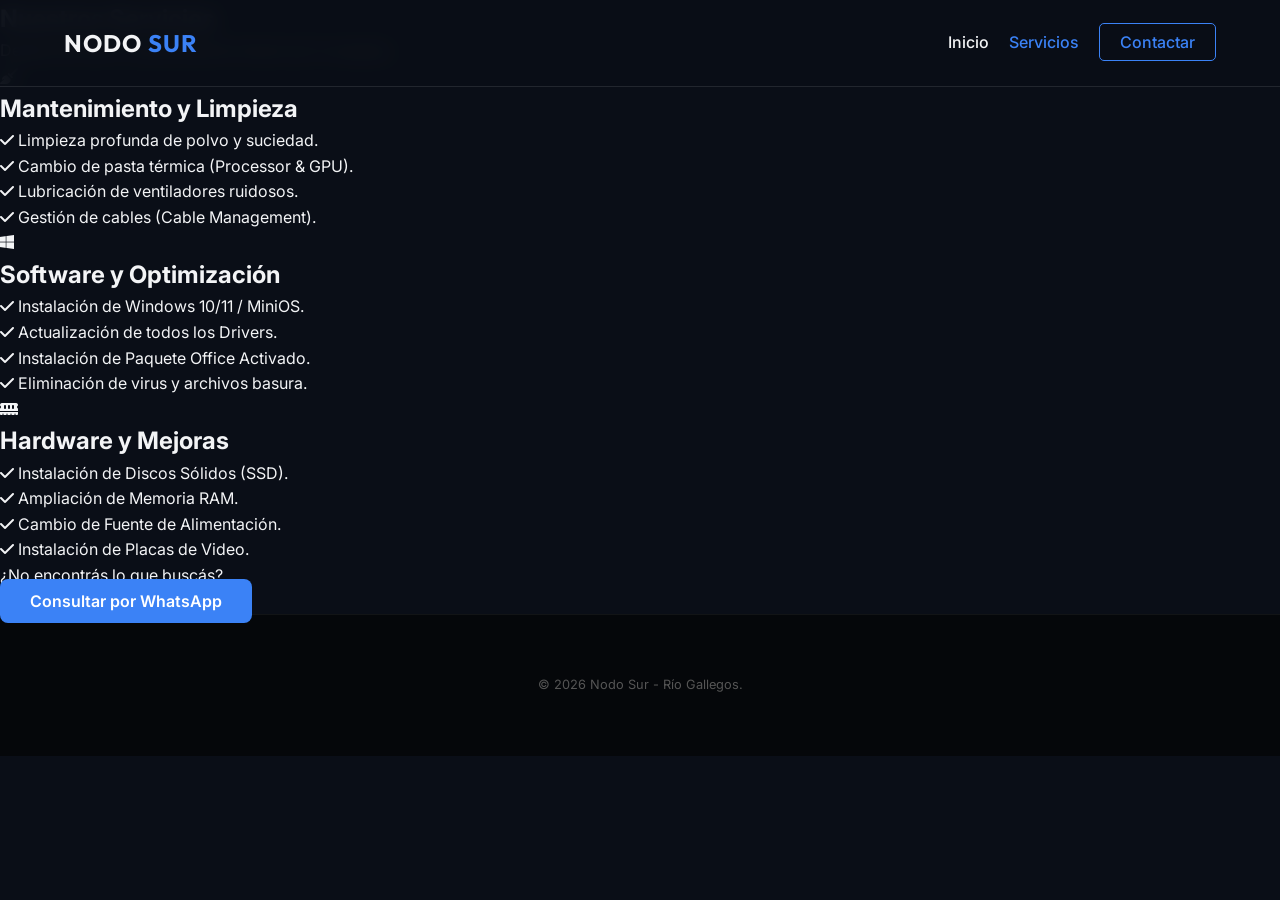
==== servicios.html @ bc3e570f "Add files via upload" ====
<!DOCTYPE html>
<html lang="es">
<head>
    <meta charset="UTF-8">
    <meta name="viewport" content="width=device-width, initial-scale=1.0">
    <title>Servicios | Nodo Sur</title>
    <link rel="icon" type="image/png" href="img/logo.png">
    <link rel="preconnect" href="https://fonts.googleapis.com">
    <link rel="preconnect" href="https://fonts.gstatic.com" crossorigin>
    <link href="https://fonts.googleapis.com/css2?family=Outfit:wght@300;500;700&family=Inter:wght@300;400;600&display=swap" rel="stylesheet">
    <link rel="stylesheet" href="https://cdnjs.cloudflare.com/ajax/libs/font-awesome/6.4.0/css/all.min.css">
    <link rel="stylesheet" href="style.css">
</head>
<body>

    <nav>
        <div class="logo">NODO <span>SUR</span></div>
        <ul>
            <li><a href="index.html">Inicio</a></li>
            <li><a href="servicios.html" style="color: var(--primary);">Servicios</a></li>
            <li><a href="https://wa.me/5492966840433" class="btn-nav">Contactar</a></li>
        </ul>
    </nav>

    <section class="page-header">
        <h1>Nuestros Servicios</h1>
        <p>Detalle de todo lo que podemos hacer por tu equipo.</p>
    </section>

    <section class="lista-servicios">
        
        <div class="categoria-card">
            <div class="cat-icon"><i class="fa-solid fa-broom"></i></div>
            <h2>Mantenimiento y Limpieza</h2>
            <ul>
                <li><i class="fa-solid fa-check"></i> Limpieza profunda de polvo y suciedad.</li>
                <li><i class="fa-solid fa-check"></i> Cambio de pasta térmica (Processor & GPU).</li>
                <li><i class="fa-solid fa-check"></i> Lubricación de ventiladores ruidosos.</li>
                <li><i class="fa-solid fa-check"></i> Gestión de cables (Cable Management).</li>
            </ul>
        </div>

        <div class="categoria-card">
            <div class="cat-icon"><i class="fa-brands fa-windows"></i></div>
            <h2>Software y Optimización</h2>
            <ul>
                <li><i class="fa-solid fa-check"></i> Instalación de Windows 10/11 / MiniOS.</li>
                <li><i class="fa-solid fa-check"></i> Actualización de todos los Drivers.</li>
                <li><i class="fa-solid fa-check"></i> Instalación de Paquete Office Activado.</li>
                <li><i class="fa-solid fa-check"></i> Eliminación de virus y archivos basura.</li>
            </ul>
        </div>

        <div class="categoria-card">
            <div class="cat-icon"><i class="fa-solid fa-memory"></i></div>
            <h2>Hardware y Mejoras</h2>
            <ul>
                <li><i class="fa-solid fa-check"></i> Instalación de Discos Sólidos (SSD).</li>
                <li><i class="fa-solid fa-check"></i> Ampliación de Memoria RAM.</li>
                <li><i class="fa-solid fa-check"></i> Cambio de Fuente de Alimentación.</li>
                <li><i class="fa-solid fa-check"></i> Instalación de Placas de Video.</li>
            </ul>
        </div>

    </section>

    <div class="cta-final">
        <p>¿No encontrás lo que buscás?</p>
        <a href="https://wa.me/5492966840433" class="btn-primary">Consultar por WhatsApp</a>
    </div>

    <footer id="contacto">
        <p class="copyright">© 2026 Nodo Sur - Río Gallegos.</p>
    </footer>

</body>
</html>
---- style.css ----
/* --- Variables de Color (Para cambiar fácil) --- */
:root {
    --bg-dark: #0a0e17;       /* Fondo muy oscuro */
    --bg-card: #161b22;       /* Fondo de tarjetas */
    --primary: #3b82f6;       /* Azul brillante (como tu logo) */
    --accent: #fbbf24;        /* Amarillo Garantía */
    --text-main: #f3f4f6;     /* Blanco suave */
    --text-sec: #9ca3af;      /* Gris para textos secundarios */
    --font-title: 'Outfit', sans-serif;
    --font-body: 'Inter', sans-serif;
}

/* --- Reseteo Básico --- */
* {
    margin: 0;
    padding: 0;
    box-sizing: border-box;
    scroll-behavior: smooth;
}

body {
    background-color: var(--bg-dark);
    color: var(--text-main);
    font-family: var(--font-body);
    line-height: 1.6;
}

/* --- Navegación --- */
nav {
    display: flex;
    justify-content: space-between;
    align-items: center;
    padding: 1.5rem 5%;
    position: fixed;
    width: 100%;
    background: rgba(10, 14, 23, 0.95); /* Efecto vidrio oscuro */
    backdrop-filter: blur(10px);
    z-index: 1000;
    border-bottom: 1px solid rgba(255,255,255,0.1);
}

.logo {
    font-family: var(--font-title);
    font-weight: 700;
    font-size: 1.5rem;
    letter-spacing: 1px;
}

.logo span { color: var(--primary); }

nav ul { list-style: none; display: flex; gap: 20px; align-items: center; }
nav a { text-decoration: none; color: var(--text-main); font-weight: 500; transition: 0.3s; }
nav a:hover { color: var(--primary); }

.btn-nav {
    border: 1px solid var(--primary);
    padding: 8px 20px;
    border-radius: 5px;
    color: var(--primary) !important;
}

.btn-nav:hover { background: var(--primary); color: white !important; }

/* --- Hero Section --- */
header {
    height: 100vh;
    display: flex;
    align-items: center;
    justify-content: center;
    text-align: center;
    padding: 0 20px;
    /* Degradado sutil de fondo */
    background: radial-gradient(circle at center, #1b2735 0%, #090a0f 100%);
}

.hero-content h1 {
    font-family: var(--font-title);
    font-size: 3.5rem;
    line-height: 1.1;
    margin-bottom: 20px;
    background: linear-gradient(to right, #fff, #3b82f6);
    -webkit-background-clip: text;
    -webkit-text-fill-color: transparent;
}

.hero-btns { margin-top: 30px; display: flex; gap: 15px; justify-content: center; }

.btn-primary {
    background: var(--primary);
    color: white;
    padding: 12px 30px;
    border-radius: 8px;
    text-decoration: none;
    font-weight: 600;
    transition: transform 0.2s;
}

.btn-secondary {
    background: transparent;
    border: 1px solid rgba(255,255,255,0.3);
    color: white;
    padding: 12px 30px;
    border-radius: 8px;
    text-decoration: none;
    transition: 0.3s;
}

.btn-primary:hover { transform: translateY(-3px); box-shadow: 0 10px 20px rgba(59, 130, 246, 0.3); }
.btn-secondary:hover { border-color: white; }

/* --- Servicios --- */
#servicios { padding: 80px 10%; text-align: center; }
#servicios h2 { font-family: var(--font-title); font-size: 2.5rem; margin-bottom: 50px; }

.grid-servicios {
    display: grid;
    grid-template-columns: repeat(auto-fit, minmax(250px, 1fr));
    gap: 30px;
}

.card {
    background: var(--bg-card);
    padding: 40px 20px;
    border-radius: 15px;
    border: 1px solid rgba(255,255,255,0.05);
    transition: 0.3s;
}

.card:hover { transform: translateY(-5px); border-color: var(--primary); }
.card i { font-size: 2.5rem; color: var(--primary); margin-bottom: 20px; }
.card h3 { font-family: var(--font-title); margin-bottom: 10px; }
.card p { color: var(--text-sec); font-size: 0.95rem; }

/* --- Garantía --- */
.garantia { padding: 50px 10%; display: flex; justify-content: center; }
.garantia-box {
    background: rgba(251, 191, 36, 0.1); /* Amarillo transparente */
    border: 1px solid var(--accent);
    padding: 30px 50px;
    border-radius: 10px;
    text-align: center;
    color: var(--accent);
}
.garantia-box i { font-size: 2rem; margin-bottom: 10px; }

/* --- Footer --- */
footer {
    padding: 60px 20px;
    text-align: center;
    background: #05070a;
    border-top: 1px solid rgba(255,255,255,0.05);
}
.btn-whatsapp {
    display: inline-block;
    background: #25D366;
    color: white;
    padding: 10px 25px;
    border-radius: 50px;
    text-decoration: none;
    font-weight: bold;
    margin: 20px 0;
}
.copyright { color: #555; font-size: 0.8rem; }

/* --- Móvil --- */
@media (max-width: 768px) {
    .hero-content h1 { font-size: 2.5rem; }
    .hero-btns { flex-direction: column; }
    nav ul { display: none; } /* En una versión pro haríamos un menú hamburguesa */
}
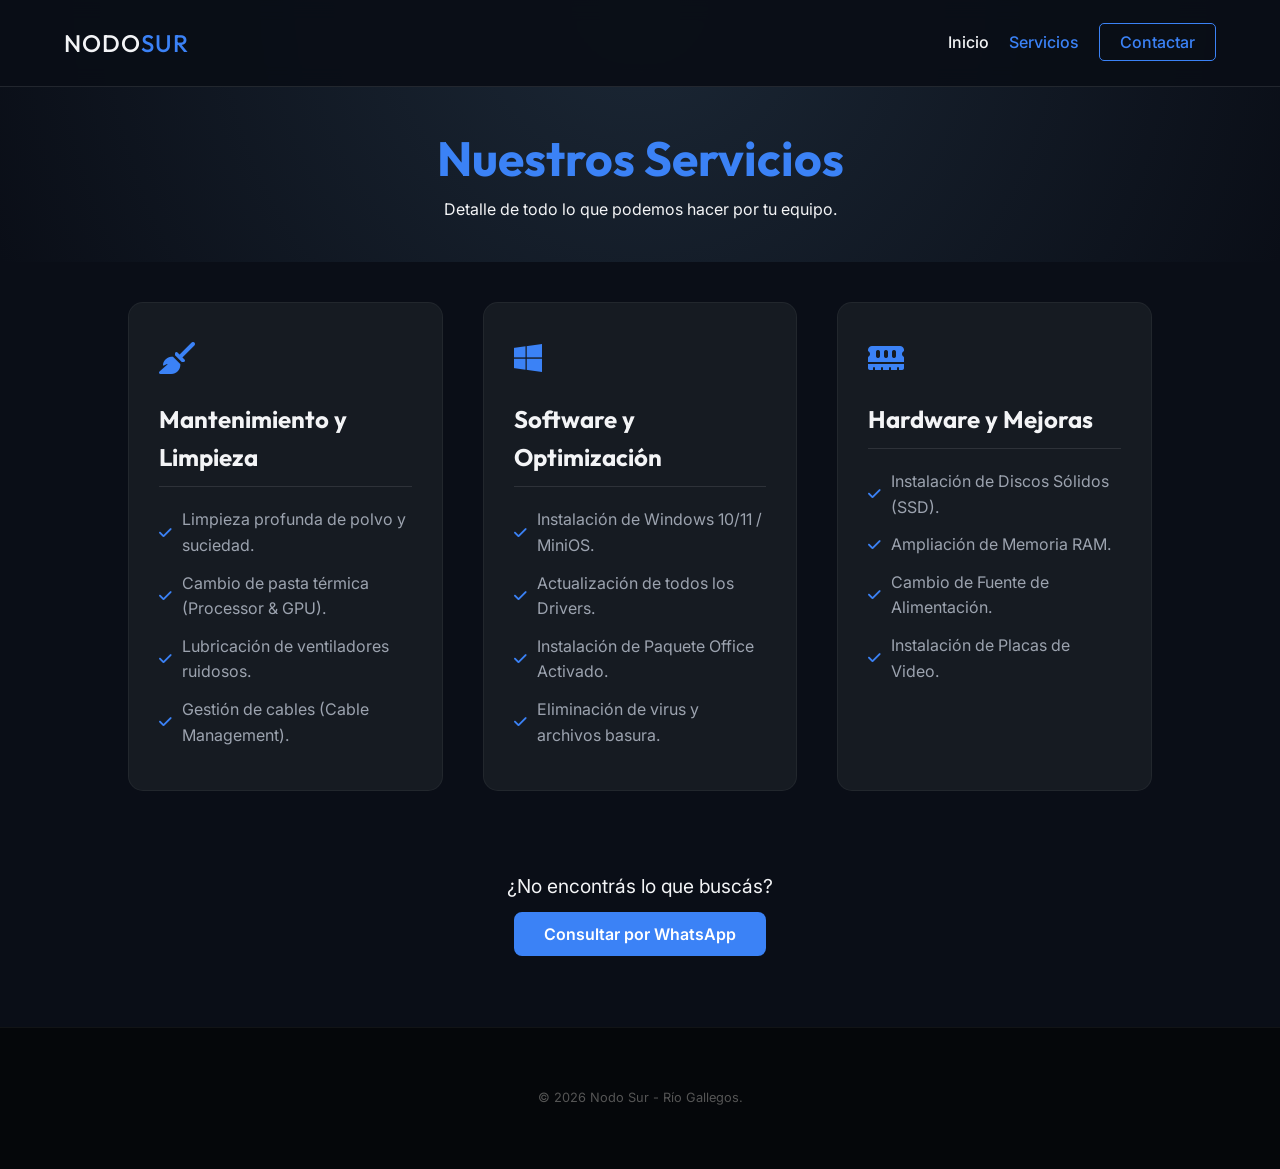
==== commit 5c738bf4: "Update servicios.html" ====
--- a/servicios.html
+++ b/servicios.html
@@ -4,17 +4,23 @@
     <meta charset="UTF-8">
     <meta name="viewport" content="width=device-width, initial-scale=1.0">
     <title>Servicios | Nodo Sur</title>
+    
     <link rel="icon" type="image/png" href="img/logo.png">
+    
     <link rel="preconnect" href="https://fonts.googleapis.com">
     <link rel="preconnect" href="https://fonts.gstatic.com" crossorigin>
     <link href="https://fonts.googleapis.com/css2?family=Outfit:wght@300;500;700&family=Inter:wght@300;400;600&display=swap" rel="stylesheet">
+    
     <link rel="stylesheet" href="https://cdnjs.cloudflare.com/ajax/libs/font-awesome/6.4.0/css/all.min.css">
     <link rel="stylesheet" href="style.css">
 </head>
 <body>
 
     <nav>
-        <div class="logo">NODO <span>SUR</span></div>
+        <div class="logo">
+            <a href="index.html">NODO <span>SUR</span></a>
+        </div>
+        
         <ul>
             <li><a href="index.html">Inicio</a></li>
             <li><a href="servicios.html" style="color: var(--primary);">Servicios</a></li>
@@ -74,4 +80,4 @@
     </footer>
 
 </body>
-</html>+</html>
--- a/style.css
+++ b/style.css
@@ -167,4 +167,90 @@
     .hero-content h1 { font-size: 2.5rem; }
     .hero-btns { flex-direction: column; }
     nav ul { display: none; } /* En una versión pro haríamos un menú hamburguesa */
-}+
+}
+
+/* --- Estilos para la Página de Servicios --- */
+
+.page-header {
+    padding: 120px 20px 40px; /* Espacio para que no lo tape el menú */
+    text-align: center;
+    background: radial-gradient(circle at top, #1b2735 0%, #0a0e17 100%);
+}
+
+.page-header h1 {
+    font-family: var(--font-title);
+    font-size: 3rem;
+    color: var(--primary);
+}
+
+.lista-servicios {
+    padding: 40px 10%;
+    display: grid;
+    grid-template-columns: repeat(auto-fit, minmax(300px, 1fr)); /* Responsive */
+    gap: 40px;
+}
+
+.categoria-card {
+    background: var(--bg-card);
+    border: 1px solid rgba(255,255,255,0.05);
+    padding: 30px;
+    border-radius: 15px;
+    transition: 0.3s;
+}
+
+.categoria-card:hover {
+    border-color: var(--primary);
+    transform: translateY(-5px);
+}
+
+.cat-icon {
+    font-size: 2rem;
+    color: var(--primary);
+    margin-bottom: 15px;
+}
+
+.categoria-card h2 {
+    font-family: var(--font-title);
+    font-size: 1.5rem;
+    margin-bottom: 20px;
+    border-bottom: 1px solid rgba(255,255,255,0.1);
+    padding-bottom: 10px;
+}
+
+.categoria-card ul {
+    list-style: none;
+}
+
+.categoria-card li {
+    margin-bottom: 12px;
+    color: var(--text-sec);
+    display: flex;
+    align-items: center;
+    gap: 10px;
+}
+
+.categoria-card li i {
+    color: var(--primary); /* El check verde/azul */
+    font-size: 0.9rem;
+}
+
+.cta-final {
+    text-align: center;
+    padding: 40px 20px 80px;
+}
+
+.cta-final p {
+    margin-bottom: 20px;
+    font-size: 1.2rem;
+}
+
+.logo a {
+    text-decoration: none;
+    color: var(--text-main);
+    display: flex;
+    align-items: center;
+}
+.logo a span {
+    color: var(--primary);
+}
